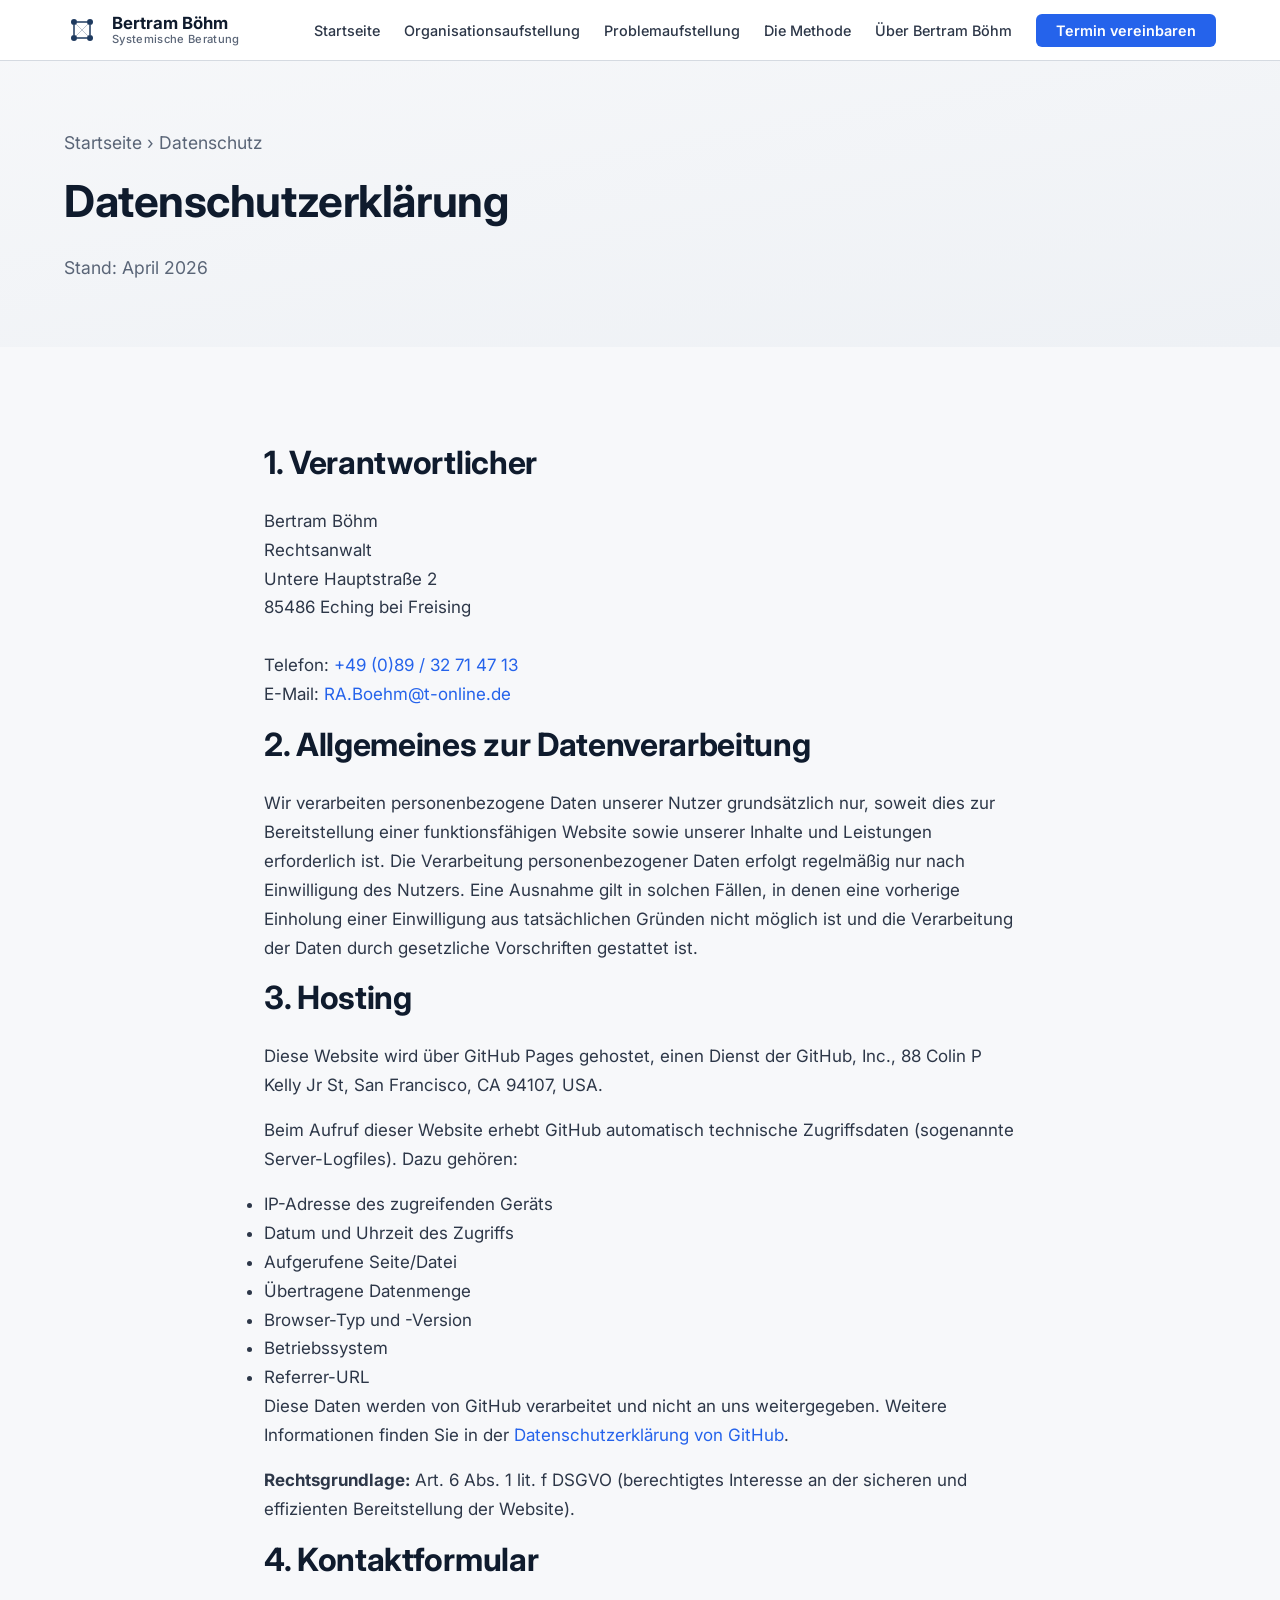
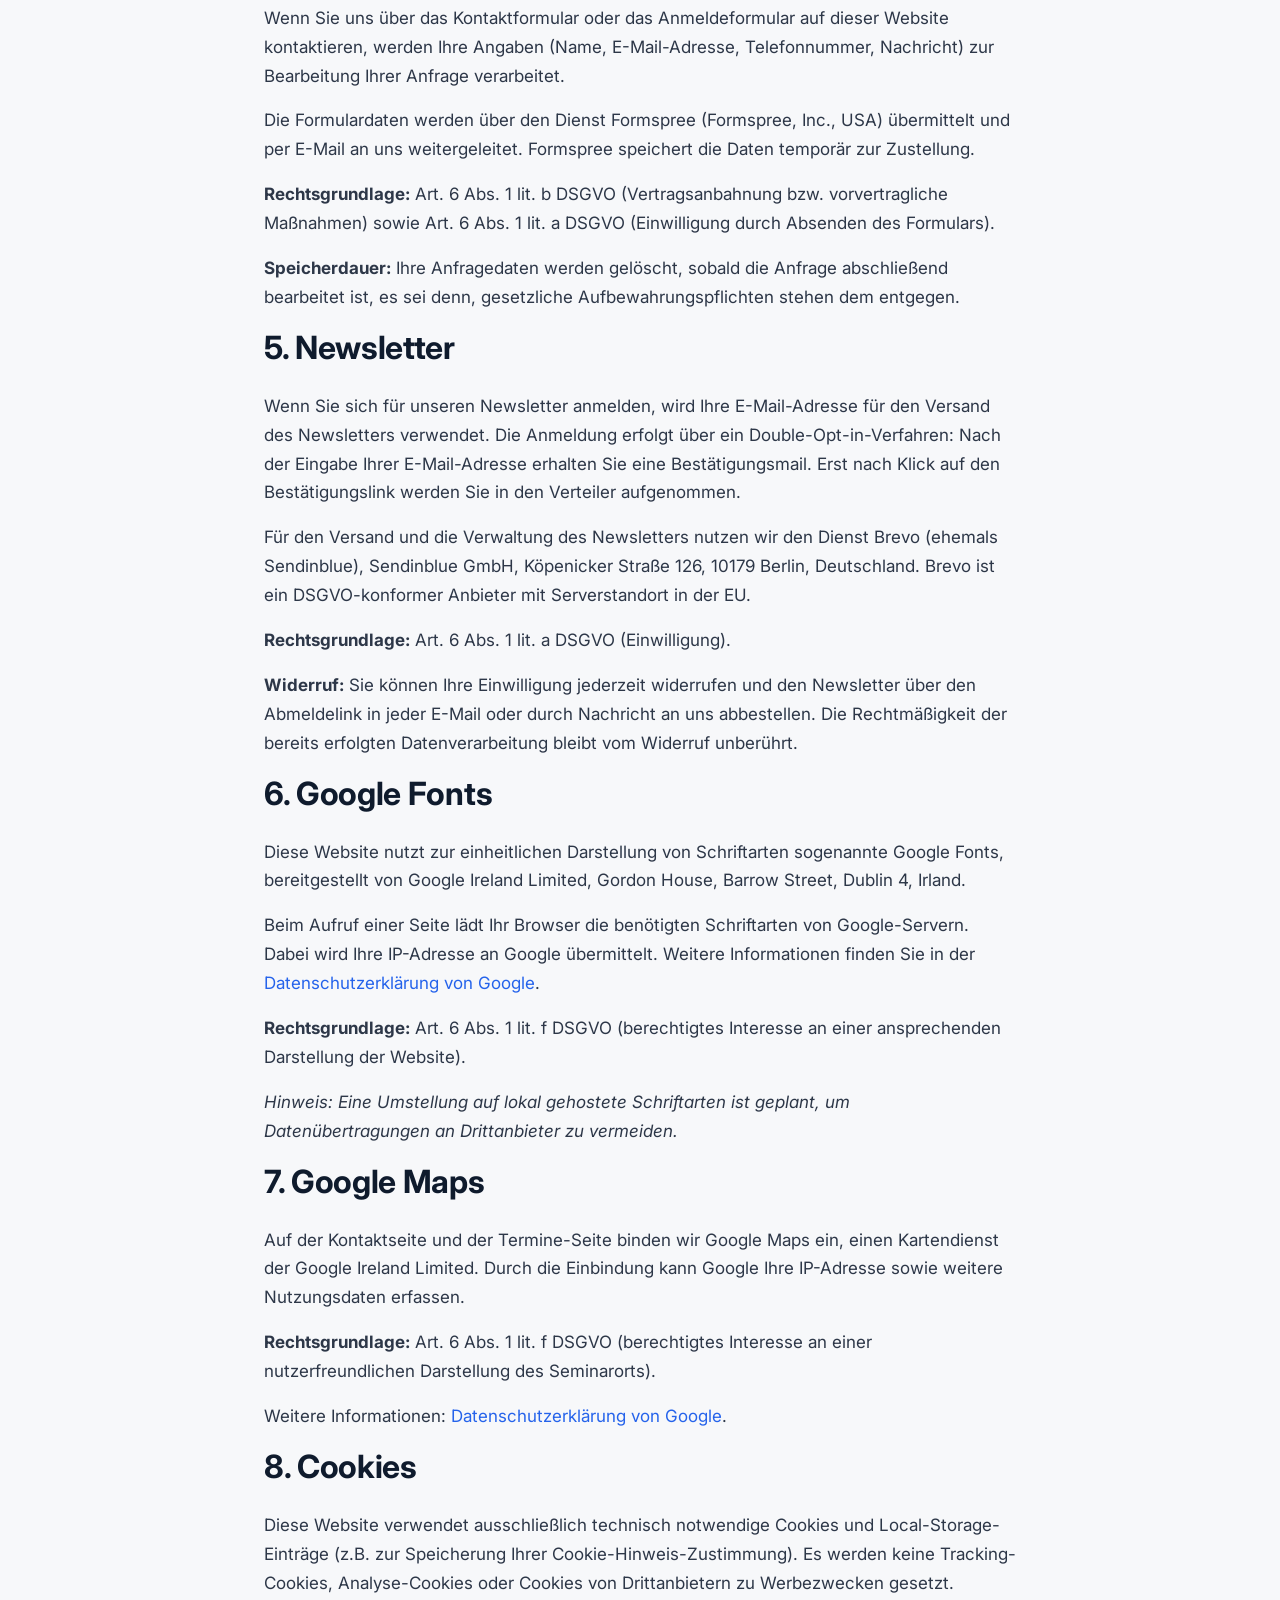
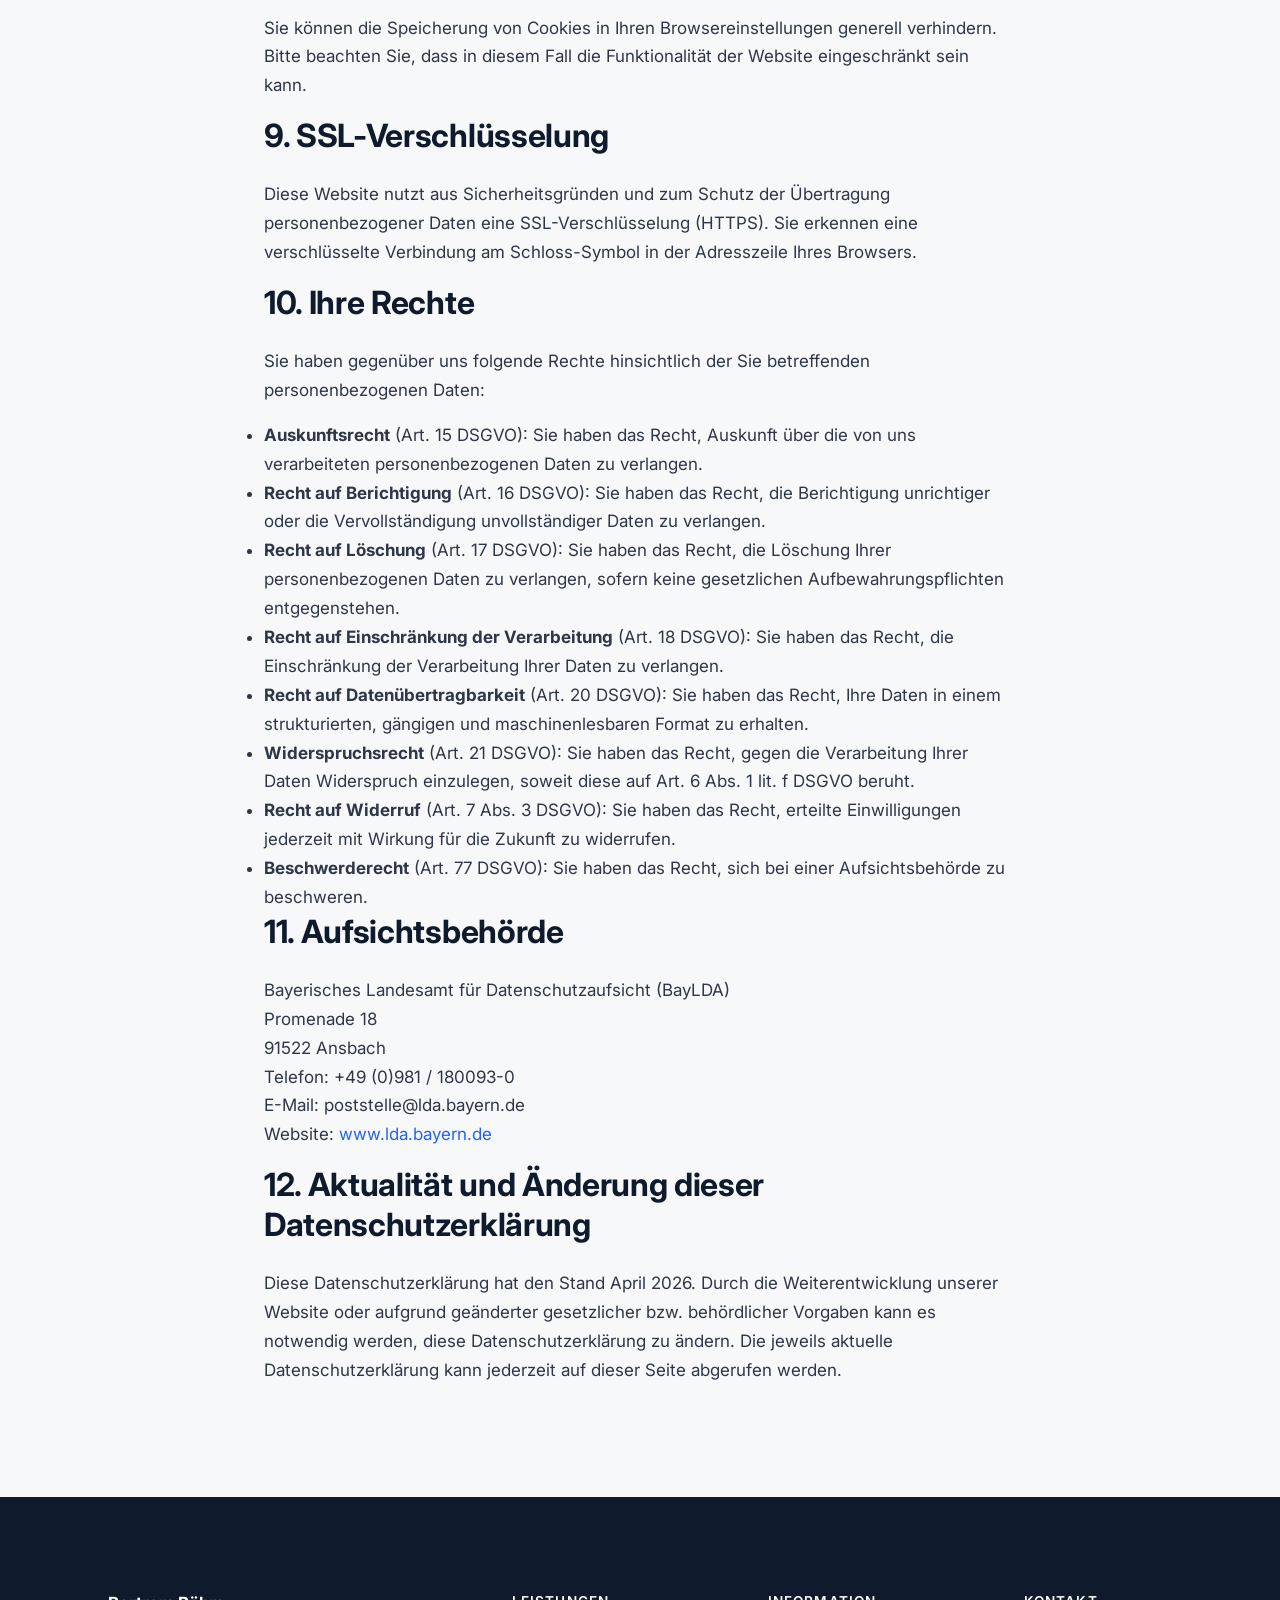
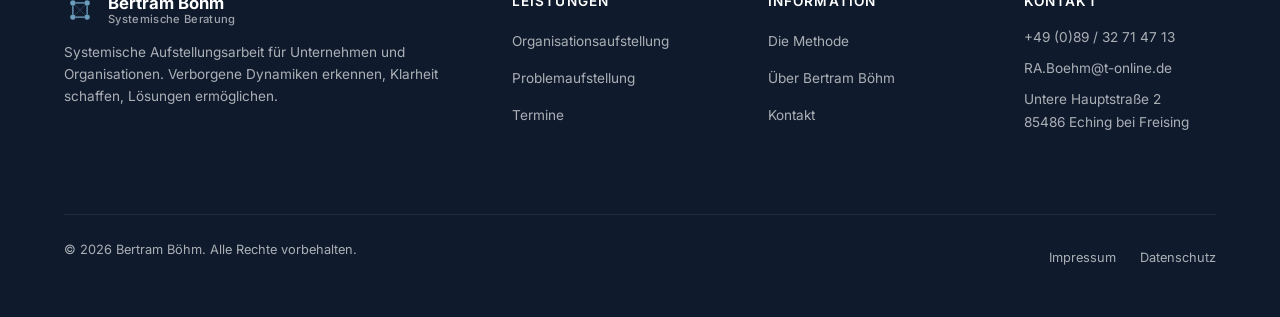
==== datenschutz.html @ b9bf532a "Initial commit: Bertram Böhm — Systemische Beratung (Business) Vollständige statische Business-Websi" ====
<!DOCTYPE html>
<html lang="de">
<head>
  <meta charset="UTF-8">
  <meta name="viewport" content="width=device-width, initial-scale=1.0">
  <title>Datenschutzerklärung — Bertram Böhm</title>
  <meta name="robots" content="noindex, follow">
  <link rel="preconnect" href="https://fonts.googleapis.com">
  <link rel="preconnect" href="https://fonts.gstatic.com" crossorigin>
  <link href="https://fonts.googleapis.com/css2?family=Inter:wght@400;500;600;700&display=swap" rel="stylesheet">
  <link rel="stylesheet" href="css/style.css">
</head>
<body>

  <!-- Navigation -->
  <nav class="nav">
    <div class="nav__inner">
      <a href="index.html" class="nav__logo">
        <svg class="nav__logo-icon" viewBox="0 0 36 36" fill="none" xmlns="http://www.w3.org/2000/svg">
          <circle cx="10" cy="10" r="3" fill="#1E3A5F"/>
          <circle cx="26" cy="10" r="3" fill="#1E3A5F"/>
          <circle cx="10" cy="26" r="3" fill="#1E3A5F"/>
          <circle cx="26" cy="26" r="3" fill="#1E3A5F"/>
          <line x1="13" y1="10" x2="23" y2="10" stroke="#1E3A5F" stroke-width="1.5"/>
          <line x1="10" y1="13" x2="10" y2="23" stroke="#1E3A5F" stroke-width="1.5"/>
          <line x1="26" y1="13" x2="26" y2="23" stroke="#1E3A5F" stroke-width="1.5"/>
          <line x1="13" y1="26" x2="23" y2="26" stroke="#1E3A5F" stroke-width="1.5"/>
          <line x1="12" y1="12" x2="24" y2="24" stroke="#1E3A5F" stroke-width="1" opacity="0.3"/>
          <line x1="24" y1="12" x2="12" y2="24" stroke="#1E3A5F" stroke-width="1" opacity="0.3"/>
        </svg>
        <div class="nav__logo-text">Bertram Böhm<span>Systemische Beratung</span></div>
      </a>
      <ul class="nav__links">
        <li><a href="index.html">Startseite</a></li>
        <li><a href="organisationsaufstellung.html">Organisationsaufstellung</a></li>
        <li><a href="problemaufstellung.html">Problemaufstellung</a></li>
        <li><a href="methode.html">Die Methode</a></li>
        <li><a href="ueber-mich.html">Über Bertram Böhm</a></li>
        <li><a href="termine.html" class="nav__cta">Termin vereinbaren</a></li>
      </ul>
      <button class="nav__toggle" aria-label="Menü öffnen">
        <span></span><span></span><span></span>
      </button>
    </div>
  </nav>

  <!-- Page Header -->
  <header class="page-header">
    <div class="container">
      <p class="page-header__breadcrumb"><a href="index.html">Startseite</a> &rsaquo; Datenschutz</p>
      <h1>Datenschutzerklärung</h1>
      <p>Stand: April 2026</p>
    </div>
  </header>

  <!-- Content -->
  <section class="section">
    <div class="container container--narrow">

      <h2>1. Verantwortlicher</h2>
      <p>
        Bertram Böhm<br>
        Rechtsanwalt<br>
        Untere Hauptstraße 2<br>
        85486 Eching bei Freising<br><br>
        Telefon: <a href="tel:+498932714713">+49 (0)89 / 32 71 47 13</a><br>
        E-Mail: <a href="mailto:RA.Boehm@t-online.de">RA.Boehm@t-online.de</a>
      </p>

      <h2>2. Allgemeines zur Datenverarbeitung</h2>
      <p>Wir verarbeiten personenbezogene Daten unserer Nutzer grundsätzlich nur, soweit dies zur Bereitstellung einer funktionsfähigen Website sowie unserer Inhalte und Leistungen erforderlich ist. Die Verarbeitung personenbezogener Daten erfolgt regelmäßig nur nach Einwilligung des Nutzers. Eine Ausnahme gilt in solchen Fällen, in denen eine vorherige Einholung einer Einwilligung aus tatsächlichen Gründen nicht möglich ist und die Verarbeitung der Daten durch gesetzliche Vorschriften gestattet ist.</p>

      <h2>3. Hosting</h2>
      <p>Diese Website wird über GitHub Pages gehostet, einen Dienst der GitHub, Inc., 88 Colin P Kelly Jr St, San Francisco, CA 94107, USA.</p>
      <p>Beim Aufruf dieser Website erhebt GitHub automatisch technische Zugriffsdaten (sogenannte Server-Logfiles). Dazu gehören:</p>
      <ul>
        <li>IP-Adresse des zugreifenden Geräts</li>
        <li>Datum und Uhrzeit des Zugriffs</li>
        <li>Aufgerufene Seite/Datei</li>
        <li>Übertragene Datenmenge</li>
        <li>Browser-Typ und -Version</li>
        <li>Betriebssystem</li>
        <li>Referrer-URL</li>
      </ul>
      <p>Diese Daten werden von GitHub verarbeitet und nicht an uns weitergegeben. Weitere Informationen finden Sie in der <a href="https://docs.github.com/en/site-policy/privacy-policies/github-general-privacy-statement" target="_blank" rel="noopener">Datenschutzerklärung von GitHub</a>.</p>
      <p><strong>Rechtsgrundlage:</strong> Art. 6 Abs. 1 lit. f DSGVO (berechtigtes Interesse an der sicheren und effizienten Bereitstellung der Website).</p>

      <h2>4. Kontaktformular</h2>
      <p>Wenn Sie uns über das Kontaktformular oder das Anmeldeformular auf dieser Website kontaktieren, werden Ihre Angaben (Name, E-Mail-Adresse, Telefonnummer, Nachricht) zur Bearbeitung Ihrer Anfrage verarbeitet.</p>
      <p>Die Formulardaten werden über den Dienst Formspree (Formspree, Inc., USA) übermittelt und per E-Mail an uns weitergeleitet. Formspree speichert die Daten temporär zur Zustellung.</p>
      <p><strong>Rechtsgrundlage:</strong> Art. 6 Abs. 1 lit. b DSGVO (Vertragsanbahnung bzw. vorvertragliche Maßnahmen) sowie Art. 6 Abs. 1 lit. a DSGVO (Einwilligung durch Absenden des Formulars).</p>
      <p><strong>Speicherdauer:</strong> Ihre Anfragedaten werden gelöscht, sobald die Anfrage abschließend bearbeitet ist, es sei denn, gesetzliche Aufbewahrungspflichten stehen dem entgegen.</p>

      <h2>5. Newsletter</h2>
      <p>Wenn Sie sich für unseren Newsletter anmelden, wird Ihre E-Mail-Adresse für den Versand des Newsletters verwendet. Die Anmeldung erfolgt über ein Double-Opt-in-Verfahren: Nach der Eingabe Ihrer E-Mail-Adresse erhalten Sie eine Bestätigungsmail. Erst nach Klick auf den Bestätigungslink werden Sie in den Verteiler aufgenommen.</p>
      <p>Für den Versand und die Verwaltung des Newsletters nutzen wir den Dienst Brevo (ehemals Sendinblue), Sendinblue GmbH, Köpenicker Straße 126, 10179 Berlin, Deutschland. Brevo ist ein DSGVO-konformer Anbieter mit Serverstandort in der EU.</p>
      <p><strong>Rechtsgrundlage:</strong> Art. 6 Abs. 1 lit. a DSGVO (Einwilligung).</p>
      <p><strong>Widerruf:</strong> Sie können Ihre Einwilligung jederzeit widerrufen und den Newsletter über den Abmeldelink in jeder E-Mail oder durch Nachricht an uns abbestellen. Die Rechtmäßigkeit der bereits erfolgten Datenverarbeitung bleibt vom Widerruf unberührt.</p>

      <h2>6. Google Fonts</h2>
      <p>Diese Website nutzt zur einheitlichen Darstellung von Schriftarten sogenannte Google Fonts, bereitgestellt von Google Ireland Limited, Gordon House, Barrow Street, Dublin 4, Irland.</p>
      <p>Beim Aufruf einer Seite lädt Ihr Browser die benötigten Schriftarten von Google-Servern. Dabei wird Ihre IP-Adresse an Google übermittelt. Weitere Informationen finden Sie in der <a href="https://policies.google.com/privacy" target="_blank" rel="noopener">Datenschutzerklärung von Google</a>.</p>
      <p><strong>Rechtsgrundlage:</strong> Art. 6 Abs. 1 lit. f DSGVO (berechtigtes Interesse an einer ansprechenden Darstellung der Website).</p>
      <p><em>Hinweis: Eine Umstellung auf lokal gehostete Schriftarten ist geplant, um Datenübertragungen an Drittanbieter zu vermeiden.</em></p>

      <h2>7. Google Maps</h2>
      <p>Auf der Kontaktseite und der Termine-Seite binden wir Google Maps ein, einen Kartendienst der Google Ireland Limited. Durch die Einbindung kann Google Ihre IP-Adresse sowie weitere Nutzungsdaten erfassen.</p>
      <p><strong>Rechtsgrundlage:</strong> Art. 6 Abs. 1 lit. f DSGVO (berechtigtes Interesse an einer nutzerfreundlichen Darstellung des Seminarorts).</p>
      <p>Weitere Informationen: <a href="https://policies.google.com/privacy" target="_blank" rel="noopener">Datenschutzerklärung von Google</a>.</p>

      <h2>8. Cookies</h2>
      <p>Diese Website verwendet ausschließlich technisch notwendige Cookies und Local-Storage-Einträge (z.B. zur Speicherung Ihrer Cookie-Hinweis-Zustimmung). Es werden keine Tracking-Cookies, Analyse-Cookies oder Cookies von Drittanbietern zu Werbezwecken gesetzt.</p>
      <p>Sie können die Speicherung von Cookies in Ihren Browsereinstellungen generell verhindern. Bitte beachten Sie, dass in diesem Fall die Funktionalität der Website eingeschränkt sein kann.</p>

      <h2>9. SSL-Verschlüsselung</h2>
      <p>Diese Website nutzt aus Sicherheitsgründen und zum Schutz der Übertragung personenbezogener Daten eine SSL-Verschlüsselung (HTTPS). Sie erkennen eine verschlüsselte Verbindung am Schloss-Symbol in der Adresszeile Ihres Browsers.</p>

      <h2>10. Ihre Rechte</h2>
      <p>Sie haben gegenüber uns folgende Rechte hinsichtlich der Sie betreffenden personenbezogenen Daten:</p>
      <ul>
        <li><strong>Auskunftsrecht</strong> (Art. 15 DSGVO): Sie haben das Recht, Auskunft über die von uns verarbeiteten personenbezogenen Daten zu verlangen.</li>
        <li><strong>Recht auf Berichtigung</strong> (Art. 16 DSGVO): Sie haben das Recht, die Berichtigung unrichtiger oder die Vervollständigung unvollständiger Daten zu verlangen.</li>
        <li><strong>Recht auf Löschung</strong> (Art. 17 DSGVO): Sie haben das Recht, die Löschung Ihrer personenbezogenen Daten zu verlangen, sofern keine gesetzlichen Aufbewahrungspflichten entgegenstehen.</li>
        <li><strong>Recht auf Einschränkung der Verarbeitung</strong> (Art. 18 DSGVO): Sie haben das Recht, die Einschränkung der Verarbeitung Ihrer Daten zu verlangen.</li>
        <li><strong>Recht auf Datenübertragbarkeit</strong> (Art. 20 DSGVO): Sie haben das Recht, Ihre Daten in einem strukturierten, gängigen und maschinenlesbaren Format zu erhalten.</li>
        <li><strong>Widerspruchsrecht</strong> (Art. 21 DSGVO): Sie haben das Recht, gegen die Verarbeitung Ihrer Daten Widerspruch einzulegen, soweit diese auf Art. 6 Abs. 1 lit. f DSGVO beruht.</li>
        <li><strong>Recht auf Widerruf</strong> (Art. 7 Abs. 3 DSGVO): Sie haben das Recht, erteilte Einwilligungen jederzeit mit Wirkung für die Zukunft zu widerrufen.</li>
        <li><strong>Beschwerderecht</strong> (Art. 77 DSGVO): Sie haben das Recht, sich bei einer Aufsichtsbehörde zu beschweren.</li>
      </ul>

      <h2>11. Aufsichtsbehörde</h2>
      <p>
        Bayerisches Landesamt für Datenschutzaufsicht (BayLDA)<br>
        Promenade 18<br>
        91522 Ansbach<br>
        Telefon: +49 (0)981 / 180093-0<br>
        E-Mail: poststelle@lda.bayern.de<br>
        Website: <a href="https://www.lda.bayern.de" target="_blank" rel="noopener">www.lda.bayern.de</a>
      </p>

      <h2>12. Aktualität und Änderung dieser Datenschutzerklärung</h2>
      <p>Diese Datenschutzerklärung hat den Stand April 2026. Durch die Weiterentwicklung unserer Website oder aufgrund geänderter gesetzlicher bzw. behördlicher Vorgaben kann es notwendig werden, diese Datenschutzerklärung zu ändern. Die jeweils aktuelle Datenschutzerklärung kann jederzeit auf dieser Seite abgerufen werden.</p>

    </div>
  </section>

  <!-- Footer -->
  <footer class="footer">
    <div class="container">
      <div class="footer__grid">
        <div class="footer__brand">
          <a href="index.html" class="nav__logo" style="margin-bottom: 0.5rem;">
            <svg width="32" height="32" viewBox="0 0 36 36" fill="none">
              <circle cx="10" cy="10" r="3" fill="#6B9DBD"/>
              <circle cx="26" cy="10" r="3" fill="#6B9DBD"/>
              <circle cx="10" cy="26" r="3" fill="#6B9DBD"/>
              <circle cx="26" cy="26" r="3" fill="#6B9DBD"/>
              <line x1="13" y1="10" x2="23" y2="10" stroke="#6B9DBD" stroke-width="1.5"/>
              <line x1="10" y1="13" x2="10" y2="23" stroke="#6B9DBD" stroke-width="1.5"/>
              <line x1="26" y1="13" x2="26" y2="23" stroke="#6B9DBD" stroke-width="1.5"/>
              <line x1="13" y1="26" x2="23" y2="26" stroke="#6B9DBD" stroke-width="1.5"/>
              <line x1="12" y1="12" x2="24" y2="24" stroke="#6B9DBD" stroke-width="1" opacity="0.3"/>
              <line x1="24" y1="12" x2="12" y2="24" stroke="#6B9DBD" stroke-width="1" opacity="0.3"/>
            </svg>
            <div class="nav__logo-text" style="color: #fff;">Bertram Böhm<span style="color: rgba(255,255,255,0.6);">Systemische Beratung</span></div>
          </a>
          <p>Systemische Aufstellungsarbeit für Unternehmen und Organisationen. Verborgene Dynamiken erkennen, Klarheit schaffen, Lösungen ermöglichen.</p>
        </div>
        <div>
          <h4 class="footer__heading">Leistungen</h4>
          <ul class="footer__links">
            <li><a href="organisationsaufstellung.html">Organisationsaufstellung</a></li>
            <li><a href="problemaufstellung.html">Problemaufstellung</a></li>
            <li><a href="termine.html">Termine</a></li>
          </ul>
        </div>
        <div>
          <h4 class="footer__heading">Information</h4>
          <ul class="footer__links">
            <li><a href="methode.html">Die Methode</a></li>
            <li><a href="ueber-mich.html">Über Bertram Böhm</a></li>
            <li><a href="termine.html#kontakt">Kontakt</a></li>
          </ul>
        </div>
        <div>
          <h4 class="footer__heading">Kontakt</h4>
          <div class="footer__contact-info">
            <a href="tel:+498932714713">+49 (0)89 / 32 71 47 13</a>
            <a href="mailto:RA.Boehm@t-online.de">RA.Boehm@t-online.de</a>
            <p>Untere Hauptstraße 2<br>85486 Eching bei Freising</p>
          </div>
        </div>
      </div>
      <div class="footer__bottom">
        <p>&copy; 2026 Bertram Böhm. Alle Rechte vorbehalten.</p>
        <div class="footer__legal">
          <a href="impressum.html">Impressum</a>
          <a href="datenschutz.html">Datenschutz</a>
        </div>
      </div>
    </div>
  </footer>

  <script src="js/main.js"></script>
</body>
</html>
---- css/style.css ----
/* ========================================
   Bertram Böhm — Systemische Aufstellungen für Unternehmen
   Business Design System
   ======================================== */

/* --- CSS Custom Properties (Business Palette) --- */
:root {
  /* Colors — Corporate: Navy, Steel, Silver */
  --color-primary: #1E3A5F;
  --color-primary-light: #2C5282;
  --color-primary-dark: #152C4A;
  --color-secondary: #4A7C9B;
  --color-secondary-light: #6B9DBD;
  --color-accent-warm: #C9D1DA;
  --color-accent-warm-light: #DDE3EA;
  --color-accent-dark: #0F1B2D;
  --color-background: #F7F8FA;
  --color-background-alt: #EEF1F5;
  --color-text: #2D3748;
  --color-text-light: #5A6577;
  --color-cta: #2563EB;
  --color-cta-hover: #1D4ED8;
  --color-white: #FFFFFF;
  --color-border: #D5DAE1;

  /* Typography — Sans-serif heading for corporate feel */
  --font-heading: 'Inter', system-ui, -apple-system, sans-serif;
  --font-body: 'Inter', system-ui, -apple-system, sans-serif;

  /* Spacing */
  --space-xs: 0.5rem;
  --space-sm: 1rem;
  --space-md: 1.5rem;
  --space-lg: 2.5rem;
  --space-xl: 4rem;
  --space-2xl: 6rem;

  /* Sizing */
  --max-width: 1200px;
  --max-width-narrow: 800px;

  /* Transitions */
  --transition: 0.3s ease;

  /* Shadows */
  --shadow-sm: 0 1px 3px rgba(15, 27, 45, 0.06), 0 1px 2px rgba(15, 27, 45, 0.04);
  --shadow-md: 0 4px 12px rgba(15, 27, 45, 0.08);
  --shadow-lg: 0 10px 30px rgba(15, 27, 45, 0.1);
}

/* --- Reset & Base --- */
*,
*::before,
*::after {
  box-sizing: border-box;
  margin: 0;
  padding: 0;
}

html {
  font-size: 100%;
  scroll-behavior: smooth;
  -webkit-font-smoothing: antialiased;
  -moz-osx-font-smoothing: grayscale;
}

body {
  font-family: var(--font-body);
  font-size: 1.0625rem;
  line-height: 1.7;
  color: var(--color-text);
  background-color: var(--color-background);
}

img {
  max-width: 100%;
  height: auto;
  display: block;
}

a {
  color: var(--color-cta);
  text-decoration: none;
  transition: color var(--transition);
}

a:hover {
  color: var(--color-cta-hover);
}

/* --- Typography --- */
h1, h2, h3, h4 {
  font-family: var(--font-heading);
  color: var(--color-accent-dark);
  line-height: 1.25;
  font-weight: 700;
  letter-spacing: -0.01em;
}

h1 {
  font-size: 2.75rem;
  margin-bottom: var(--space-md);
}

h2 {
  font-size: 2rem;
  margin-bottom: var(--space-md);
}

h3 {
  font-size: 1.5rem;
  margin-bottom: var(--space-sm);
}

h4 {
  font-size: 1.25rem;
  margin-bottom: var(--space-xs);
}

p {
  margin-bottom: var(--space-sm);
}

blockquote {
  font-family: var(--font-body);
  font-weight: 500;
  font-size: 1.2rem;
  color: var(--color-primary);
  border-left: 3px solid var(--color-cta);
  padding: var(--space-sm) var(--space-md);
  margin: var(--space-lg) 0;
  background: rgba(37, 99, 235, 0.04);
  border-radius: 0 6px 6px 0;
}

/* --- Layout --- */
.container {
  max-width: var(--max-width);
  margin: 0 auto;
  padding: 0 var(--space-md);
}

.container--narrow {
  max-width: var(--max-width-narrow);
}

.section {
  padding: var(--space-2xl) 0;
}

.section--alt {
  background-color: var(--color-background-alt);
}

.section--primary {
  background-color: var(--color-primary);
  color: var(--color-white);
}

.section--primary h2,
.section--primary h3,
.section--primary h4 {
  color: var(--color-white);
}

/* Geometric divider instead of wave */
.wave-divider {
  width: 100%;
  overflow: hidden;
  line-height: 0;
}

.wave-divider svg {
  display: block;
  width: 100%;
  height: 60px;
}

.wave-divider--flip {
  transform: rotate(180deg);
}

/* --- Navigation --- */
.nav {
  position: fixed;
  top: 0;
  left: 0;
  right: 0;
  z-index: 1000;
  background: rgba(255, 255, 255, 0.97);
  backdrop-filter: blur(12px);
  border-bottom: 1px solid var(--color-border);
  transition: box-shadow var(--transition);
}

.nav--scrolled {
  box-shadow: var(--shadow-sm);
}

.nav__inner {
  display: flex;
  align-items: center;
  justify-content: space-between;
  max-width: var(--max-width);
  margin: 0 auto;
  padding: 0.75rem var(--space-md);
}

.nav__logo {
  display: flex;
  align-items: center;
  gap: 0.75rem;
  text-decoration: none;
  color: var(--color-accent-dark);
}

.nav__logo-icon {
  width: 36px;
  height: 36px;
}

.nav__logo-text {
  font-family: var(--font-heading);
  font-size: 1.05rem;
  font-weight: 700;
  line-height: 1.2;
}

.nav__logo-text span {
  display: block;
  font-size: 0.7rem;
  font-weight: 500;
  color: var(--color-text-light);
  letter-spacing: 0.03em;
}

.nav__links {
  display: flex;
  align-items: center;
  gap: var(--space-md);
  list-style: none;
}

.nav__links a {
  color: var(--color-text);
  font-size: 0.9rem;
  font-weight: 500;
  padding: 0.5rem 0;
  position: relative;
  transition: color var(--transition);
}

.nav__links a::after {
  content: '';
  position: absolute;
  bottom: 0;
  left: 0;
  width: 0;
  height: 2px;
  background: var(--color-cta);
  transition: width var(--transition);
}

.nav__links a:hover,
.nav__links a.active {
  color: var(--color-cta);
}

.nav__links a:hover::after,
.nav__links a.active::after {
  width: 100%;
}

.nav__cta {
  background: var(--color-cta);
  color: var(--color-white) !important;
  padding: 0.5rem 1.25rem !important;
  border-radius: 6px;
  font-weight: 600 !important;
  transition: background var(--transition) !important;
}

.nav__cta::after {
  display: none !important;
}

.nav__cta:hover {
  background: var(--color-cta-hover) !important;
  color: var(--color-white) !important;
}

/* Mobile menu */
.nav__toggle {
  display: none;
  background: none;
  border: none;
  cursor: pointer;
  padding: 0.5rem;
}

.nav__toggle span {
  display: block;
  width: 24px;
  height: 2px;
  background: var(--color-accent-dark);
  margin: 6px 0;
  transition: var(--transition);
}

/* --- Hero --- */
.hero {
  padding: 10rem 0 6rem;
  background: linear-gradient(170deg, var(--color-background) 0%, var(--color-background-alt) 50%, rgba(30, 58, 95, 0.04) 100%);
  position: relative;
  overflow: hidden;
}

.hero::before {
  content: '';
  position: absolute;
  top: 10%;
  right: -5%;
  width: 600px;
  height: 600px;
  border-radius: 50%;
  background: radial-gradient(circle, rgba(37, 99, 235, 0.03) 0%, transparent 70%);
  pointer-events: none;
}

.hero__content {
  max-width: 680px;
}

.hero__tagline {
  font-family: var(--font-body);
  font-size: 0.85rem;
  font-weight: 600;
  letter-spacing: 0.12em;
  text-transform: uppercase;
  color: var(--color-cta);
  margin-bottom: var(--space-sm);
}

.hero__title {
  font-size: 3rem;
  line-height: 1.15;
  margin-bottom: var(--space-md);
  color: var(--color-accent-dark);
  letter-spacing: -0.02em;
}

.hero__subtitle {
  font-size: 1.2rem;
  color: var(--color-text-light);
  line-height: 1.65;
  margin-bottom: var(--space-lg);
}

.hero__actions {
  display: flex;
  gap: var(--space-sm);
  flex-wrap: wrap;
}

/* --- Buttons --- */
.btn {
  display: inline-flex;
  align-items: center;
  gap: 0.5rem;
  padding: 0.875rem 2rem;
  border-radius: 6px;
  font-family: var(--font-body);
  font-size: 0.95rem;
  font-weight: 600;
  text-decoration: none;
  cursor: pointer;
  border: none;
  transition: all var(--transition);
}

.btn--primary {
  background: var(--color-cta);
  color: var(--color-white);
}

.btn--primary:hover {
  background: var(--color-cta-hover);
  color: var(--color-white);
  transform: translateY(-2px);
  box-shadow: 0 4px 12px rgba(37, 99, 235, 0.3);
}

.btn--secondary {
  background: transparent;
  color: var(--color-primary);
  border: 2px solid var(--color-primary);
}

.btn--secondary:hover {
  background: var(--color-primary);
  color: var(--color-white);
  transform: translateY(-2px);
}

.btn--white {
  background: var(--color-white);
  color: var(--color-cta);
}

.btn--white:hover {
  background: var(--color-background);
  color: var(--color-cta-hover);
  transform: translateY(-2px);
}

/* --- Cards --- */
.card-grid {
  display: grid;
  grid-template-columns: repeat(auto-fit, minmax(320px, 1fr));
  gap: var(--space-lg);
}

.card {
  background: var(--color-white);
  border-radius: 8px;
  padding: var(--space-lg);
  box-shadow: var(--shadow-sm);
  transition: all var(--transition);
  border: 1px solid var(--color-border);
}

.card:hover {
  transform: translateY(-4px);
  box-shadow: var(--shadow-md);
  border-color: rgba(37, 99, 235, 0.2);
}

.card__icon {
  width: 48px;
  height: 48px;
  background: rgba(37, 99, 235, 0.08);
  border-radius: 8px;
  display: flex;
  align-items: center;
  justify-content: center;
  margin-bottom: var(--space-md);
  color: var(--color-cta);
  font-size: 1.25rem;
}

.card__title {
  font-family: var(--font-heading);
  font-size: 1.25rem;
  margin-bottom: var(--space-sm);
  color: var(--color-accent-dark);
}

.card__text {
  color: var(--color-text-light);
  margin-bottom: var(--space-md);
  font-size: 0.95rem;
}

.card__link {
  font-weight: 600;
  display: inline-flex;
  align-items: center;
  gap: 0.5rem;
  font-size: 0.9rem;
}

.card__link::after {
  content: '\2192';
  transition: transform var(--transition);
}

.card__link:hover::after {
  transform: translateX(4px);
}

/* --- USP Grid --- */
.usp-grid {
  grid-template-columns: repeat(auto-fit, minmax(280px, 1fr));
}

.usp-grid .card {
  padding: var(--space-md) var(--space-lg);
}

.usp-grid .card__title {
  font-size: 1.1rem;
}

.usp-grid .card__text {
  font-size: 0.9rem;
}

/* --- Intro / About Block --- */
.intro-block {
  display: grid;
  grid-template-columns: 1fr 1fr;
  gap: var(--space-2xl);
  align-items: center;
}

.intro-block__image {
  border-radius: 8px;
  overflow: hidden;
  background: var(--color-background-alt);
  aspect-ratio: 4/5;
  display: flex;
  align-items: center;
  justify-content: center;
  color: var(--color-text-light);
  font-style: italic;
  border: 1px solid var(--color-border);
}

.intro-block__content h2 {
  margin-bottom: var(--space-sm);
}

.intro-block__meta {
  display: flex;
  gap: var(--space-lg);
  margin-top: var(--space-lg);
}

.intro-block__stat {
  text-align: center;
}

.intro-block__stat-number {
  display: block;
  font-family: var(--font-heading);
  font-size: 2.5rem;
  font-weight: 700;
  color: var(--color-cta);
  line-height: 1;
}

.intro-block__stat-label {
  font-size: 0.8rem;
  color: var(--color-text-light);
  margin-top: 0.25rem;
}

/* --- Termine (Dates) --- */
.termin-list {
  display: flex;
  flex-direction: column;
  gap: var(--space-sm);
}

.termin-item {
  display: flex;
  align-items: center;
  gap: var(--space-md);
  background: var(--color-white);
  border-radius: 8px;
  padding: var(--space-md) var(--space-lg);
  border: 1px solid var(--color-border);
  transition: all var(--transition);
}

.termin-item:hover {
  box-shadow: var(--shadow-sm);
  border-color: rgba(37, 99, 235, 0.2);
}

.termin-item__date {
  flex-shrink: 0;
  text-align: center;
  background: var(--color-primary);
  color: var(--color-white);
  border-radius: 6px;
  padding: 0.75rem 1rem;
  min-width: 80px;
}

.termin-item__day {
  display: block;
  font-size: 1.75rem;
  font-weight: 700;
  font-family: var(--font-heading);
  line-height: 1;
}

.termin-item__month {
  display: block;
  font-size: 0.75rem;
  text-transform: uppercase;
  letter-spacing: 0.08em;
  margin-top: 0.25rem;
  font-weight: 500;
}

.termin-item__info {
  flex: 1;
}

.termin-item__title {
  font-weight: 600;
  color: var(--color-accent-dark);
}

.termin-item__detail {
  font-size: 0.85rem;
  color: var(--color-text-light);
}

.termin-item__cta {
  flex-shrink: 0;
}

/* --- Testimonials --- */
.testimonial-grid {
  display: grid;
  grid-template-columns: repeat(auto-fit, minmax(300px, 1fr));
  gap: var(--space-lg);
}

.testimonial {
  background: var(--color-white);
  border-radius: 8px;
  padding: var(--space-lg);
  border: 1px solid var(--color-border);
  position: relative;
}

.testimonial::before {
  content: '\201E';
  font-family: var(--font-heading);
  font-size: 3.5rem;
  color: var(--color-cta);
  line-height: 1;
  position: absolute;
  top: var(--space-sm);
  left: var(--space-md);
  opacity: 0.2;
}

.testimonial__text {
  font-style: normal;
  color: var(--color-text);
  margin-bottom: var(--space-md);
  position: relative;
  z-index: 1;
  font-size: 0.95rem;
}

.testimonial__author {
  font-weight: 600;
  font-size: 0.85rem;
  color: var(--color-primary);
}

/* --- Pricing --- */
.pricing-grid {
  display: grid;
  grid-template-columns: repeat(auto-fit, minmax(280px, 1fr));
  gap: var(--space-lg);
}

.pricing-card {
  background: var(--color-white);
  border-radius: 8px;
  padding: var(--space-lg);
  border: 1px solid var(--color-border);
  text-align: center;
  transition: all var(--transition);
}

.pricing-card--featured {
  border-color: var(--color-cta);
  box-shadow: var(--shadow-md);
  position: relative;
}

.pricing-card--featured::before {
  content: 'Empfohlen';
  position: absolute;
  top: -14px;
  left: 50%;
  transform: translateX(-50%);
  background: var(--color-cta);
  color: var(--color-white);
  padding: 0.25rem 1rem;
  border-radius: 4px;
  font-size: 0.75rem;
  font-weight: 600;
  letter-spacing: 0.05em;
  text-transform: uppercase;
}

.pricing-card__title {
  font-family: var(--font-heading);
  font-size: 1.2rem;
  color: var(--color-accent-dark);
  margin-bottom: var(--space-sm);
}

.pricing-card__price {
  font-size: 2.5rem;
  font-weight: 700;
  font-family: var(--font-heading);
  color: var(--color-primary);
  margin-bottom: var(--space-xs);
}

.pricing-card__price span {
  font-size: 1rem;
  font-weight: 400;
  color: var(--color-text-light);
}

.pricing-card__desc {
  color: var(--color-text-light);
  margin-bottom: var(--space-md);
  font-size: 0.9rem;
}

.pricing-card__features {
  list-style: none;
  text-align: left;
  margin-bottom: var(--space-lg);
}

.pricing-card__features li {
  padding: 0.5rem 0;
  border-bottom: 1px solid var(--color-border);
  font-size: 0.9rem;
  display: flex;
  align-items: flex-start;
  gap: 0.5rem;
}

.pricing-card__features li::before {
  content: '\2713';
  color: var(--color-cta);
  font-weight: 700;
  flex-shrink: 0;
}

/* --- FAQ Accordion --- */
.faq-list {
  max-width: var(--max-width-narrow);
  margin: 0 auto;
}

.faq-item {
  border-bottom: 1px solid var(--color-border);
}

.faq-item__question {
  width: 100%;
  background: none;
  border: none;
  text-align: left;
  padding: var(--space-md) 0;
  font-family: var(--font-heading);
  font-size: 1.1rem;
  font-weight: 600;
  color: var(--color-accent-dark);
  cursor: pointer;
  display: flex;
  justify-content: space-between;
  align-items: center;
  gap: var(--space-sm);
  transition: color var(--transition);
}

.faq-item__question:hover {
  color: var(--color-cta);
}

.faq-item__question::after {
  content: '+';
  font-size: 1.5rem;
  color: var(--color-cta);
  flex-shrink: 0;
  transition: transform var(--transition);
}

.faq-item.active .faq-item__question::after {
  transform: rotate(45deg);
}

.faq-item__answer {
  max-height: 0;
  overflow: hidden;
  transition: max-height 0.4s ease, padding 0.4s ease;
}

.faq-item.active .faq-item__answer {
  max-height: 500px;
  padding-bottom: var(--space-md);
}

.faq-item__answer p {
  color: var(--color-text-light);
}

/* --- CTA Banner --- */
.cta-banner {
  background: linear-gradient(135deg, var(--color-primary) 0%, var(--color-primary-dark) 100%);
  color: var(--color-white);
  text-align: center;
  padding: var(--space-2xl) var(--space-md);
  border-radius: 8px;
  margin: var(--space-lg) 0;
}

.cta-banner h2 {
  color: var(--color-white);
  margin-bottom: var(--space-sm);
}

.cta-banner p {
  opacity: 0.85;
  max-width: 600px;
  margin: 0 auto var(--space-lg);
}

/* --- Footer --- */
.footer {
  background: var(--color-accent-dark);
  color: rgba(255, 255, 255, 0.65);
  padding: var(--space-2xl) 0 var(--space-lg);
}

.footer a {
  color: rgba(255, 255, 255, 0.65);
  transition: color var(--transition);
}

.footer a:hover {
  color: var(--color-white);
}

.footer__grid {
  display: grid;
  grid-template-columns: 2fr 1fr 1fr 1fr;
  gap: var(--space-xl);
  margin-bottom: var(--space-xl);
}

.footer__brand p {
  margin-top: var(--space-sm);
  font-size: 0.85rem;
  line-height: 1.6;
}

.footer__heading {
  color: var(--color-white);
  font-family: var(--font-heading);
  font-size: 0.85rem;
  font-weight: 600;
  margin-bottom: var(--space-sm);
  text-transform: uppercase;
  letter-spacing: 0.08em;
}

.footer__links {
  list-style: none;
}

.footer__links li {
  margin-bottom: 0.5rem;
}

.footer__links a {
  font-size: 0.85rem;
}

.footer__contact-info {
  font-size: 0.85rem;
}

.footer__contact-info a {
  display: block;
  margin-bottom: 0.5rem;
}

.footer__bottom {
  border-top: 1px solid rgba(255, 255, 255, 0.08);
  padding-top: var(--space-md);
  display: flex;
  justify-content: space-between;
  align-items: center;
  font-size: 0.8rem;
}

.footer__legal {
  display: flex;
  gap: var(--space-md);
}

/* --- Forms --- */
.form-group {
  margin-bottom: var(--space-md);
}

.form-group label {
  display: block;
  font-weight: 600;
  font-size: 0.85rem;
  margin-bottom: 0.5rem;
  color: var(--color-accent-dark);
}

.form-group input,
.form-group textarea,
.form-group select {
  width: 100%;
  padding: 0.75rem 1rem;
  border: 1px solid var(--color-border);
  border-radius: 6px;
  font-family: var(--font-body);
  font-size: 0.95rem;
  color: var(--color-text);
  background: var(--color-white);
  transition: border-color var(--transition), box-shadow var(--transition);
}

.form-group input:focus,
.form-group textarea:focus,
.form-group select:focus {
  outline: none;
  border-color: var(--color-cta);
  box-shadow: 0 0 0 3px rgba(37, 99, 235, 0.12);
}

.form-group textarea {
  min-height: 150px;
  resize: vertical;
}

/* --- Utility Classes --- */
.text-center { text-align: center; }
.text-primary { color: var(--color-primary); }
.text-light { color: var(--color-text-light); }

.mt-sm { margin-top: var(--space-sm); }
.mt-md { margin-top: var(--space-md); }
.mt-lg { margin-top: var(--space-lg); }
.mt-xl { margin-top: var(--space-xl); }
.mb-sm { margin-bottom: var(--space-sm); }
.mb-md { margin-bottom: var(--space-md); }
.mb-lg { margin-bottom: var(--space-lg); }
.mb-xl { margin-bottom: var(--space-xl); }

.sr-only {
  position: absolute;
  width: 1px;
  height: 1px;
  padding: 0;
  margin: -1px;
  overflow: hidden;
  clip: rect(0, 0, 0, 0);
  border: 0;
}

/* --- Page Header (for subpages) --- */
.page-header {
  padding: 8rem 0 3rem;
  background: linear-gradient(170deg, var(--color-background) 0%, var(--color-background-alt) 100%);
}

.page-header__breadcrumb {
  font-size: 0.8rem;
  color: var(--color-text-light);
  margin-bottom: var(--space-sm);
}

.page-header__breadcrumb a {
  color: var(--color-text-light);
}

.page-header__breadcrumb a:hover {
  color: var(--color-cta);
}

.page-header h1 {
  max-width: 700px;
}

.page-header p {
  max-width: 600px;
  color: var(--color-text-light);
  font-size: 1.1rem;
}

/* --- Content Grid (text + sidebar) --- */
.content-grid {
  display: grid;
  grid-template-columns: 1fr 340px;
  gap: var(--space-2xl);
}

.content-main h2 {
  margin-top: var(--space-xl);
}

.content-main h2:first-child {
  margin-top: 0;
}

.sidebar {
  position: sticky;
  top: 100px;
  align-self: start;
}

.sidebar-box {
  background: var(--color-white);
  border-radius: 8px;
  padding: var(--space-lg);
  border: 1px solid var(--color-border);
  margin-bottom: var(--space-md);
}

.sidebar-box__title {
  font-family: var(--font-heading);
  font-size: 1rem;
  font-weight: 600;
  color: var(--color-accent-dark);
  margin-bottom: var(--space-sm);
}

/* --- Two Column Layout --- */
.two-col {
  display: grid;
  grid-template-columns: 1fr 1fr;
  gap: var(--space-xl);
  align-items: center;
}

.two-col--reverse .two-col__content {
  order: -1;
}

/* --- Feature List --- */
.feature-list {
  list-style: none;
}

.feature-list li {
  padding: var(--space-sm) 0;
  border-bottom: 1px solid var(--color-border);
  display: flex;
  align-items: flex-start;
  gap: var(--space-sm);
  font-size: 0.95rem;
}

.feature-list li::before {
  content: '';
  width: 6px;
  height: 6px;
  background: var(--color-cta);
  border-radius: 2px;
  flex-shrink: 0;
  margin-top: 0.6rem;
}

/* --- Article / Blog --- */
.article-grid {
  display: grid;
  grid-template-columns: repeat(auto-fit, minmax(340px, 1fr));
  gap: var(--space-lg);
}

.article-card {
  background: var(--color-white);
  border-radius: 8px;
  overflow: hidden;
  border: 1px solid var(--color-border);
  transition: all var(--transition);
}

.article-card:hover {
  transform: translateY(-4px);
  box-shadow: var(--shadow-md);
}

.article-card__image {
  height: 180px;
  background: linear-gradient(135deg, var(--color-primary), var(--color-secondary));
  display: flex;
  align-items: center;
  justify-content: center;
  color: var(--color-white);
  font-size: 2.5rem;
}

.article-card__body {
  padding: var(--space-md);
}

.article-card__tag {
  display: inline-block;
  font-size: 0.7rem;
  font-weight: 600;
  text-transform: uppercase;
  letter-spacing: 0.08em;
  color: var(--color-cta);
  background: rgba(37, 99, 235, 0.08);
  padding: 0.2rem 0.6rem;
  border-radius: 4px;
  margin-bottom: var(--space-sm);
}

.article-card__title {
  font-family: var(--font-heading);
  font-size: 1.1rem;
  color: var(--color-accent-dark);
  margin-bottom: var(--space-xs);
  line-height: 1.4;
}

.article-card__excerpt {
  color: var(--color-text-light);
  font-size: 0.9rem;
}

/* --- Map --- */
.map-container {
  border-radius: 8px;
  overflow: hidden;
  border: 1px solid var(--color-border);
  height: 400px;
}

.map-container iframe {
  width: 100%;
  height: 100%;
  border: none;
}

/* --- Newsletter --- */
.newsletter {
  background: var(--color-white);
  border-radius: 8px;
  padding: var(--space-xl);
  border: 1px solid var(--color-border);
  text-align: center;
  max-width: 600px;
  margin: 0 auto;
}

.newsletter__form {
  display: flex;
  gap: var(--space-xs);
  margin-top: var(--space-md);
}

.newsletter__form input {
  flex: 1;
  padding: 0.75rem 1rem;
  border: 1px solid var(--color-border);
  border-radius: 6px;
  font-size: 0.95rem;
  font-family: var(--font-body);
}

.newsletter__form input:focus {
  outline: none;
  border-color: var(--color-cta);
}

/* --- Metrics / Stats Row --- */
.metrics-row {
  display: grid;
  grid-template-columns: repeat(4, 1fr);
  gap: var(--space-md);
  text-align: center;
  padding: var(--space-xl) 0;
}

.metric {
  padding: var(--space-md);
}

.metric__number {
  display: block;
  font-size: 2.75rem;
  font-weight: 700;
  color: var(--color-cta);
  line-height: 1;
  margin-bottom: 0.5rem;
}

.metric__label {
  font-size: 0.85rem;
  color: var(--color-text-light);
  font-weight: 500;
}

/* --- Process Steps --- */
.process-steps {
  display: grid;
  grid-template-columns: repeat(auto-fit, minmax(220px, 1fr));
  gap: var(--space-lg);
  counter-reset: step;
}

.process-step {
  text-align: center;
  position: relative;
}

.process-step::before {
  counter-increment: step;
  content: counter(step);
  display: flex;
  align-items: center;
  justify-content: center;
  width: 48px;
  height: 48px;
  background: var(--color-cta);
  color: var(--color-white);
  border-radius: 50%;
  font-weight: 700;
  font-size: 1.1rem;
  margin: 0 auto var(--space-sm);
}

.process-step__title {
  font-weight: 600;
  color: var(--color-accent-dark);
  margin-bottom: 0.5rem;
}

.process-step__text {
  font-size: 0.9rem;
  color: var(--color-text-light);
}

/* --- Anwendungsfelder Grid (compact cards) --- */
.anwendungsfelder-grid {
  display: grid;
  grid-template-columns: repeat(3, 1fr);
  gap: var(--space-md);
}

.anwendungsfeld {
  background: var(--color-white);
  border-radius: 8px;
  padding: var(--space-md) var(--space-lg);
  border: 1px solid var(--color-border);
  transition: all var(--transition);
}

.anwendungsfeld:hover {
  border-color: rgba(37, 99, 235, 0.2);
  box-shadow: var(--shadow-sm);
}

.anwendungsfeld__title {
  font-weight: 600;
  font-size: 1rem;
  color: var(--color-accent-dark);
  margin-bottom: 0.25rem;
}

.anwendungsfeld__text {
  font-size: 0.85rem;
  color: var(--color-text-light);
  margin-bottom: 0;
}

/* --- Responsive --- */
@media (max-width: 1024px) {
  .footer__grid {
    grid-template-columns: 1fr 1fr;
    gap: var(--space-lg);
  }

  .content-grid {
    grid-template-columns: 1fr;
  }

  .sidebar {
    position: static;
  }

  .metrics-row {
    grid-template-columns: repeat(2, 1fr);
  }
}

@media (max-width: 768px) {
  h1 { font-size: 2rem; }
  h2 { font-size: 1.5rem; }
  h3 { font-size: 1.25rem; }

  .hero {
    padding: 7rem 0 3rem;
  }

  .hero__title {
    font-size: 2.25rem;
  }

  .hero__subtitle {
    font-size: 1.05rem;
  }

  .card-grid {
    grid-template-columns: 1fr;
  }

  .intro-block {
    grid-template-columns: 1fr;
    gap: var(--space-lg);
  }

  .intro-block__image {
    max-height: 300px;
  }

  .two-col {
    grid-template-columns: 1fr;
    gap: var(--space-lg);
  }

  .two-col--reverse .two-col__content {
    order: initial;
  }

  .footer__grid {
    grid-template-columns: 1fr;
  }

  .footer__bottom {
    flex-direction: column;
    gap: var(--space-sm);
    text-align: center;
  }

  .pricing-grid {
    grid-template-columns: 1fr;
  }

  .article-grid {
    grid-template-columns: 1fr;
  }

  .newsletter__form {
    flex-direction: column;
  }

  .termin-item {
    flex-direction: column;
    text-align: center;
    gap: var(--space-sm);
  }

  .metrics-row {
    grid-template-columns: 1fr 1fr;
  }

  .process-steps {
    grid-template-columns: 1fr 1fr;
  }

  .anwendungsfelder-grid {
    grid-template-columns: 1fr 1fr;
  }

  /* Mobile Nav */
  .nav__toggle {
    display: block;
    z-index: 1001;
  }

  .nav__links {
    position: fixed;
    top: 0;
    right: 0;
    bottom: 0;
    width: 280px;
    background: var(--color-white);
    flex-direction: column;
    align-items: flex-start;
    padding: 5rem var(--space-lg) var(--space-lg);
    transform: translateX(100%);
    transition: transform var(--transition);
    box-shadow: var(--shadow-lg);
    gap: 0;
  }

  .nav__links.open {
    transform: translateX(0);
  }

  .nav__links li {
    width: 100%;
  }

  .nav__links a {
    display: block;
    padding: 0.75rem 0;
    border-bottom: 1px solid var(--color-border);
    width: 100%;
  }

  .nav__cta {
    margin-top: var(--space-sm);
    text-align: center;
  }

  .page-header {
    padding: 7rem 0 2rem;
  }
}

@media (max-width: 480px) {
  .hero__actions {
    flex-direction: column;
  }

  .hero__actions .btn {
    width: 100%;
    justify-content: center;
  }

  .intro-block__meta {
    flex-direction: column;
    gap: var(--space-sm);
  }

  .metrics-row {
    grid-template-columns: 1fr;
  }

  .process-steps {
    grid-template-columns: 1fr;
  }

  .anwendungsfelder-grid {
    grid-template-columns: 1fr;
  }
}
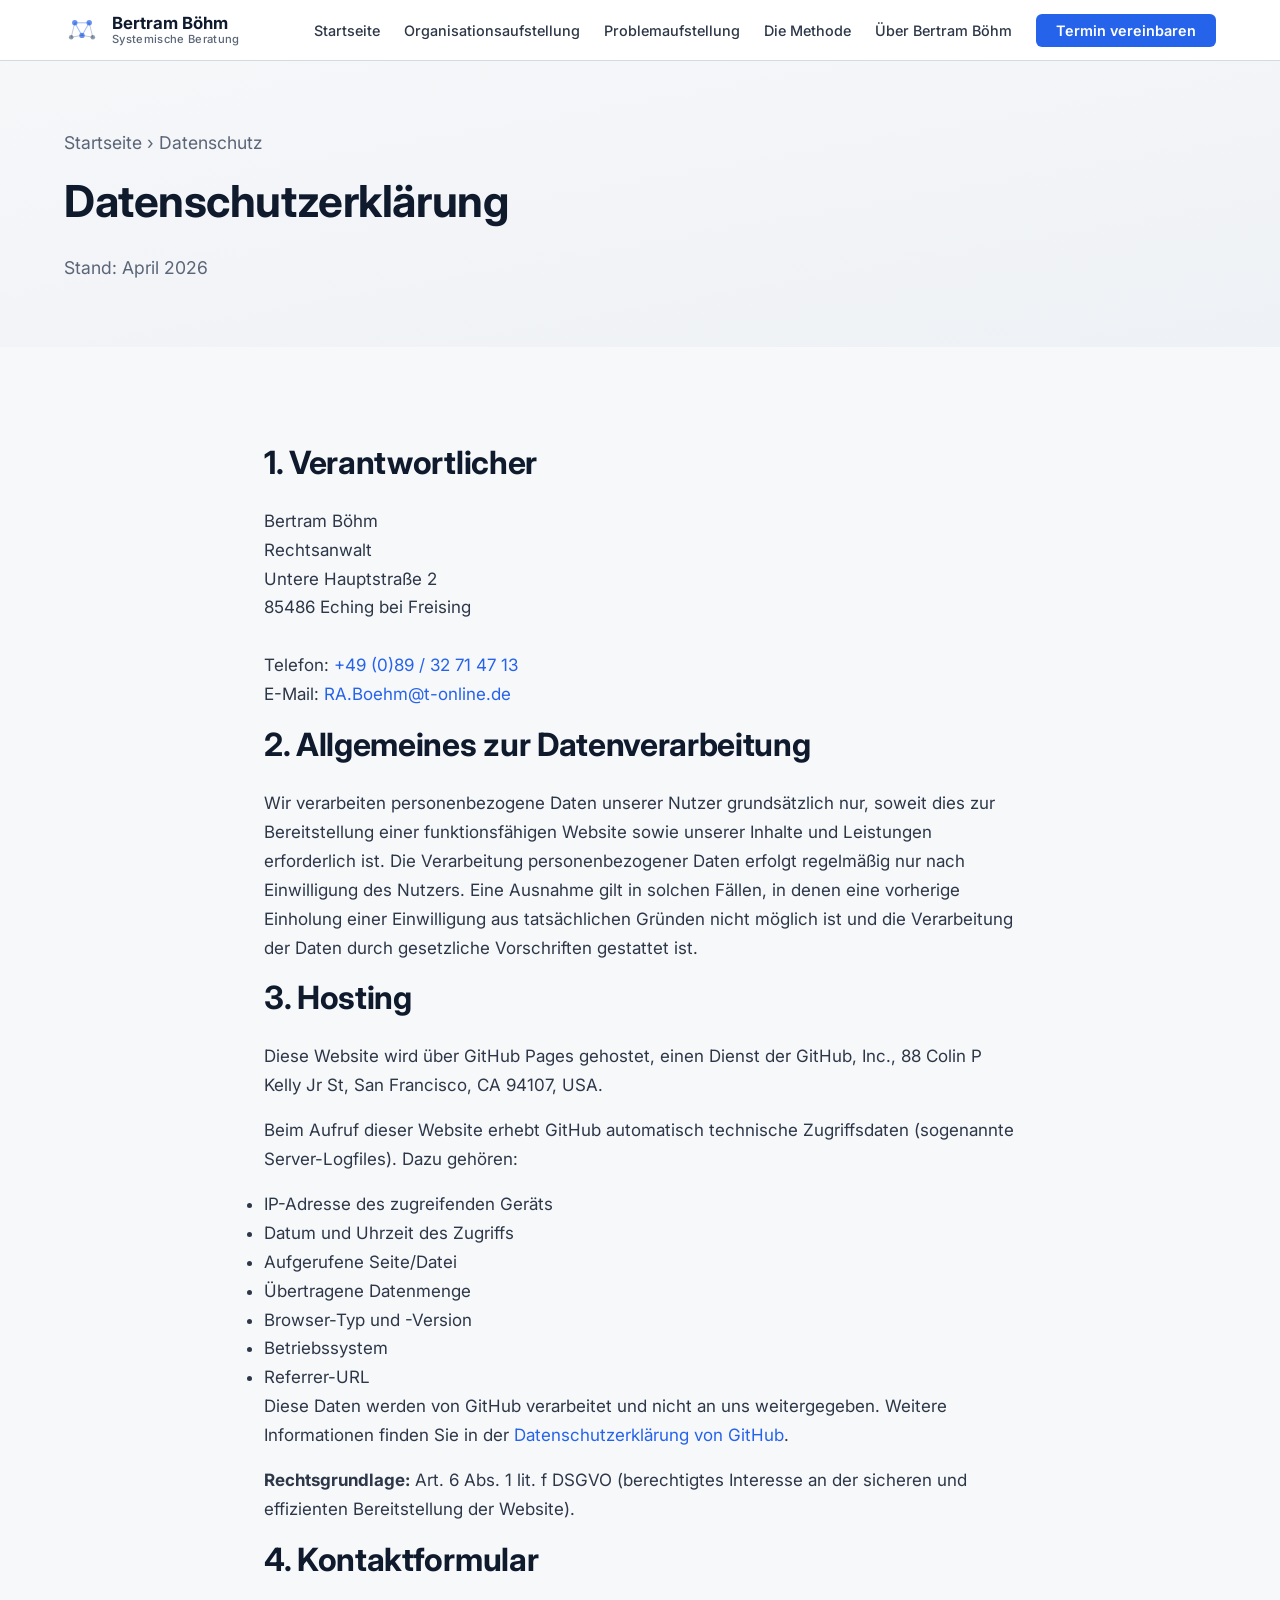
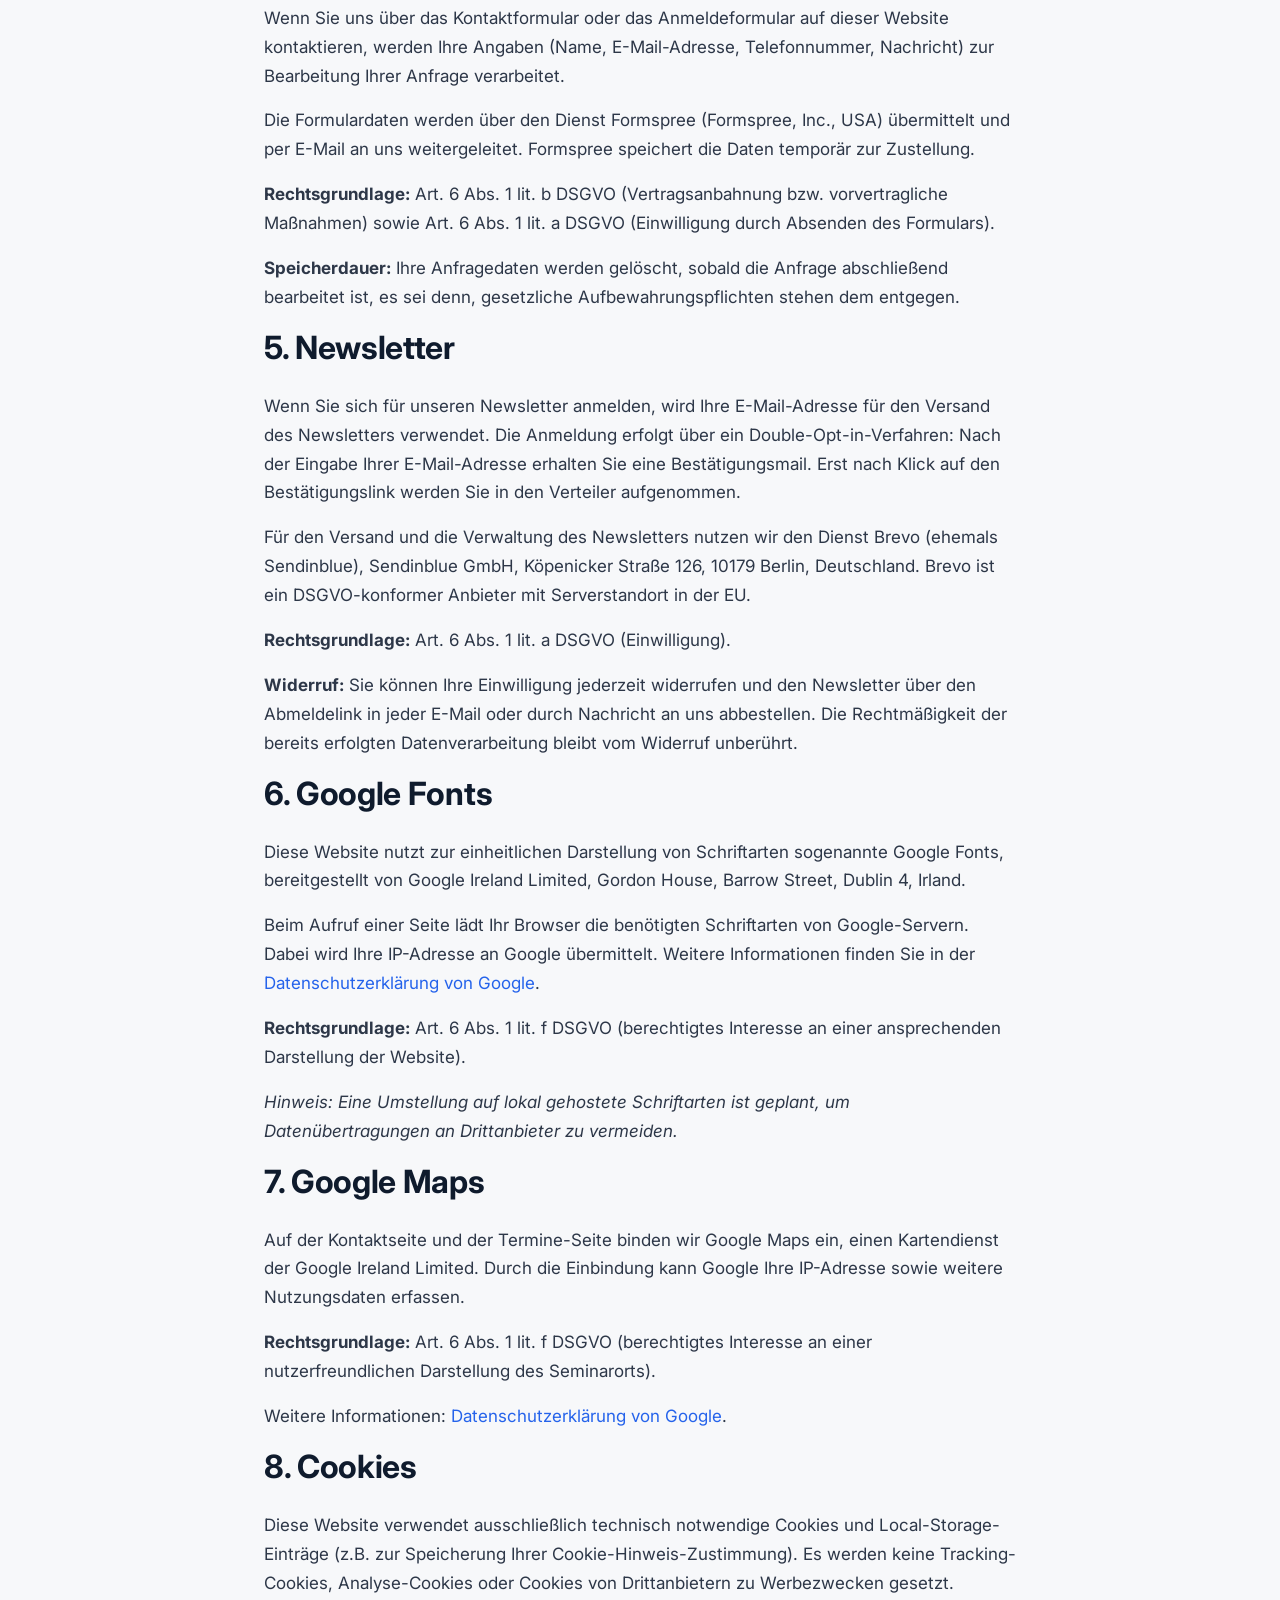
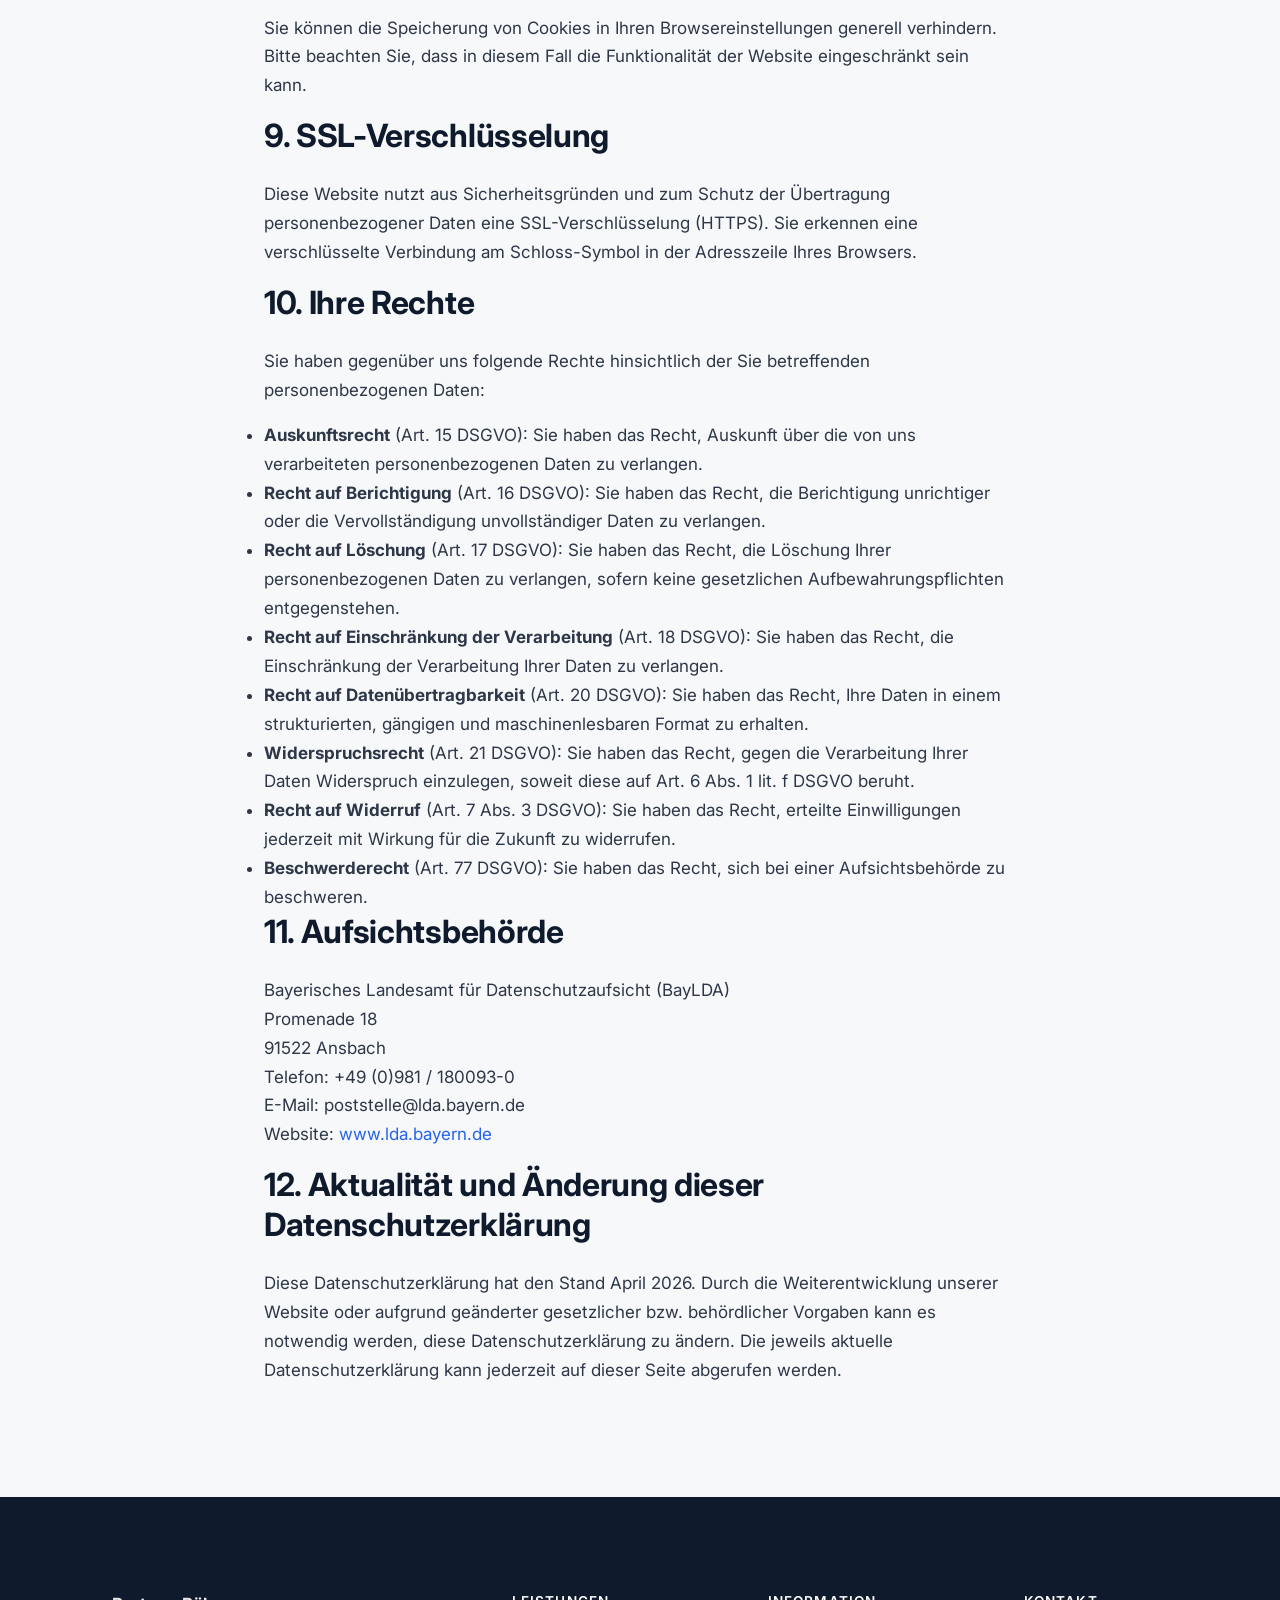
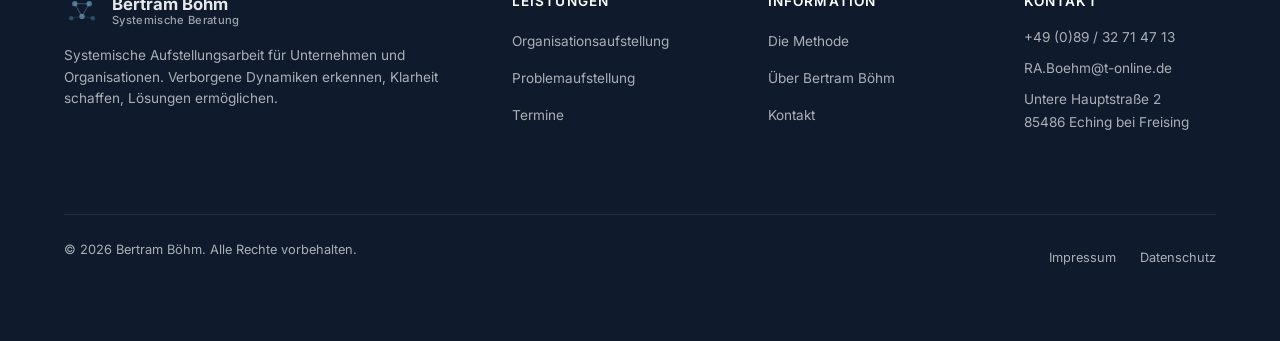
==== commit a92231e2: "Fix code errors, mobile responsiveness and cross-browser compatibility across all pages - Fix logo S" ====
--- a/datenschutz.html
+++ b/datenschutz.html
@@ -5,6 +5,8 @@
   <meta name="viewport" content="width=device-width, initial-scale=1.0">
   <title>Datenschutzerklärung — Bertram Böhm</title>
   <meta name="robots" content="noindex, follow">
+  <link rel="canonical" href="https://www.bertramboehm.de/business/datenschutz.html">
+  <meta property="og:url" content="https://www.bertramboehm.de/business/datenschutz.html">
   <link rel="preconnect" href="https://fonts.googleapis.com">
   <link rel="preconnect" href="https://fonts.gstatic.com" crossorigin>
   <link href="https://fonts.googleapis.com/css2?family=Inter:wght@400;500;600;700&display=swap" rel="stylesheet">
@@ -16,19 +18,24 @@
   <nav class="nav">
     <div class="nav__inner">
       <a href="index.html" class="nav__logo">
-        <svg class="nav__logo-icon" viewBox="0 0 36 36" fill="none" xmlns="http://www.w3.org/2000/svg">
-          <circle cx="10" cy="10" r="3" fill="#1E3A5F"/>
-          <circle cx="26" cy="10" r="3" fill="#1E3A5F"/>
-          <circle cx="10" cy="26" r="3" fill="#1E3A5F"/>
-          <circle cx="26" cy="26" r="3" fill="#1E3A5F"/>
-          <line x1="13" y1="10" x2="23" y2="10" stroke="#1E3A5F" stroke-width="1.5"/>
-          <line x1="10" y1="13" x2="10" y2="23" stroke="#1E3A5F" stroke-width="1.5"/>
-          <line x1="26" y1="13" x2="26" y2="23" stroke="#1E3A5F" stroke-width="1.5"/>
-          <line x1="13" y1="26" x2="23" y2="26" stroke="#1E3A5F" stroke-width="1.5"/>
-          <line x1="12" y1="12" x2="24" y2="24" stroke="#1E3A5F" stroke-width="1" opacity="0.3"/>
-          <line x1="24" y1="12" x2="12" y2="24" stroke="#1E3A5F" stroke-width="1" opacity="0.3"/>
+        <svg class="nav__logo-icon" viewBox="0 0 40 40" fill="none" xmlns="http://www.w3.org/2000/svg" aria-hidden="true">
+          <circle cx="12" cy="12" r="3" fill="#2563EB" opacity="0.7"/>
+          <circle cx="28" cy="12" r="3" fill="#2563EB" opacity="0.7"/>
+          <circle cx="20" cy="26" r="3" fill="#2563EB" opacity="0.7"/>
+          <circle cx="8" cy="28" r="2.5" fill="#1E3A5F" opacity="0.5"/>
+          <circle cx="32" cy="28" r="2.5" fill="#1E3A5F" opacity="0.5"/>
+          <line x1="12" y1="12" x2="28" y2="12" stroke="#2563EB" stroke-width="1.2" opacity="0.4"/>
+          <line x1="12" y1="12" x2="20" y2="26" stroke="#2563EB" stroke-width="1.2" opacity="0.4"/>
+          <line x1="28" y1="12" x2="20" y2="26" stroke="#2563EB" stroke-width="1.2" opacity="0.4"/>
+          <line x1="8" y1="28" x2="20" y2="26" stroke="#1E3A5F" stroke-width="1" opacity="0.3"/>
+          <line x1="32" y1="28" x2="20" y2="26" stroke="#1E3A5F" stroke-width="1" opacity="0.3"/>
+          <line x1="8" y1="28" x2="12" y2="12" stroke="#1E3A5F" stroke-width="1" opacity="0.3"/>
+          <line x1="32" y1="28" x2="28" y2="12" stroke="#1E3A5F" stroke-width="1" opacity="0.3"/>
         </svg>
-        <div class="nav__logo-text">Bertram Böhm<span>Systemische Beratung</span></div>
+        <div class="nav__logo-text">
+          Bertram Böhm
+          <span>Systemische Beratung</span>
+        </div>
       </a>
       <ul class="nav__links">
         <li><a href="index.html">Startseite</a></li>
@@ -38,12 +45,13 @@
         <li><a href="ueber-mich.html">Über Bertram Böhm</a></li>
         <li><a href="termine.html" class="nav__cta">Termin vereinbaren</a></li>
       </ul>
-      <button class="nav__toggle" aria-label="Menü öffnen">
+      <button class="nav__toggle" aria-label="Menü öffnen" aria-expanded="false">
         <span></span><span></span><span></span>
       </button>
     </div>
   </nav>
 
+  <main>
   <!-- Page Header -->
   <header class="page-header">
     <div class="container">
@@ -143,6 +151,7 @@
 
     </div>
   </section>
+  </main>
 
   <!-- Footer -->
   <footer class="footer">
@@ -150,19 +159,22 @@
       <div class="footer__grid">
         <div class="footer__brand">
           <a href="index.html" class="nav__logo" style="margin-bottom: 0.5rem;">
-            <svg width="32" height="32" viewBox="0 0 36 36" fill="none">
-              <circle cx="10" cy="10" r="3" fill="#6B9DBD"/>
-              <circle cx="26" cy="10" r="3" fill="#6B9DBD"/>
-              <circle cx="10" cy="26" r="3" fill="#6B9DBD"/>
-              <circle cx="26" cy="26" r="3" fill="#6B9DBD"/>
-              <line x1="13" y1="10" x2="23" y2="10" stroke="#6B9DBD" stroke-width="1.5"/>
-              <line x1="10" y1="13" x2="10" y2="23" stroke="#6B9DBD" stroke-width="1.5"/>
-              <line x1="26" y1="13" x2="26" y2="23" stroke="#6B9DBD" stroke-width="1.5"/>
-              <line x1="13" y1="26" x2="23" y2="26" stroke="#6B9DBD" stroke-width="1.5"/>
-              <line x1="12" y1="12" x2="24" y2="24" stroke="#6B9DBD" stroke-width="1" opacity="0.3"/>
-              <line x1="24" y1="12" x2="12" y2="24" stroke="#6B9DBD" stroke-width="1" opacity="0.3"/>
+            <svg class="nav__logo-icon" viewBox="0 0 40 40" fill="none" xmlns="http://www.w3.org/2000/svg" aria-hidden="true">
+              <circle cx="12" cy="12" r="3" fill="#6B9DBD" opacity="0.7"/>
+              <circle cx="28" cy="12" r="3" fill="#6B9DBD" opacity="0.7"/>
+              <circle cx="20" cy="26" r="3" fill="#6B9DBD" opacity="0.7"/>
+              <circle cx="8" cy="28" r="2.5" fill="#4A7C9B" opacity="0.5"/>
+              <circle cx="32" cy="28" r="2.5" fill="#4A7C9B" opacity="0.5"/>
+              <line x1="12" y1="12" x2="28" y2="12" stroke="#6B9DBD" stroke-width="1.2" opacity="0.4"/>
+              <line x1="12" y1="12" x2="20" y2="26" stroke="#6B9DBD" stroke-width="1.2" opacity="0.4"/>
+              <line x1="28" y1="12" x2="20" y2="26" stroke="#6B9DBD" stroke-width="1.2" opacity="0.4"/>
+              <line x1="8" y1="28" x2="20" y2="26" stroke="#4A7C9B" stroke-width="1" opacity="0.3"/>
+              <line x1="32" y1="28" x2="20" y2="26" stroke="#4A7C9B" stroke-width="1" opacity="0.3"/>
             </svg>
-            <div class="nav__logo-text" style="color: #fff;">Bertram Böhm<span style="color: rgba(255,255,255,0.6);">Systemische Beratung</span></div>
+            <div class="nav__logo-text" style="color: rgba(255,255,255,0.9);">
+              Bertram Böhm
+              <span style="color: rgba(255,255,255,0.6);">Systemische Beratung</span>
+            </div>
           </a>
           <p>Systemische Aufstellungsarbeit für Unternehmen und Organisationen. Verborgene Dynamiken erkennen, Klarheit schaffen, Lösungen ermöglichen.</p>
         </div>
--- a/css/style.css
+++ b/css/style.css
@@ -62,6 +62,11 @@
   scroll-behavior: smooth;
   -webkit-font-smoothing: antialiased;
   -moz-osx-font-smoothing: grayscale;
+  overflow-x: hidden;
+}
+
+body {
+  overflow-x: hidden;
 }
 
 body {
@@ -188,6 +193,7 @@
   right: 0;
   z-index: 1000;
   background: rgba(255, 255, 255, 0.97);
+  -webkit-backdrop-filter: blur(12px);
   backdrop-filter: blur(12px);
   border-bottom: 1px solid var(--color-border);
   transition: box-shadow var(--transition);
@@ -296,6 +302,7 @@
   border: none;
   cursor: pointer;
   padding: 0.5rem;
+  -webkit-tap-highlight-color: transparent;
 }
 
 .nav__toggle span {
@@ -304,7 +311,41 @@
   height: 2px;
   background: var(--color-accent-dark);
   margin: 6px 0;
-  transition: var(--transition);
+  transition: transform var(--transition), opacity var(--transition);
+  transform-origin: center;
+}
+
+.nav__toggle.active span:nth-child(1) {
+  transform: translateY(8px) rotate(45deg);
+}
+
+.nav__toggle.active span:nth-child(2) {
+  opacity: 0;
+}
+
+.nav__toggle.active span:nth-child(3) {
+  transform: translateY(-8px) rotate(-45deg);
+}
+
+/* Mobile nav overlay */
+.nav__overlay {
+  display: none;
+  position: fixed;
+  inset: 0;
+  background: rgba(0, 0, 0, 0.4);
+  z-index: 999;
+  opacity: 0;
+  transition: opacity var(--transition);
+}
+
+.nav__overlay.visible {
+  display: block;
+  opacity: 1;
+}
+
+/* Body scroll lock when mobile nav is open */
+body.nav-open {
+  overflow: hidden;
 }
 
 /* --- Hero --- */
@@ -1295,6 +1336,14 @@
   h2 { font-size: 1.5rem; }
   h3 { font-size: 1.25rem; }
 
+  body {
+    font-size: 1rem;
+  }
+
+  .section {
+    padding: var(--space-xl) 0;
+  }
+
   .hero {
     padding: 7rem 0 3rem;
   }
@@ -1355,6 +1404,12 @@
     flex-direction: column;
     text-align: center;
     gap: var(--space-sm);
+  }
+
+  /* Termin-items inside sidebar should stay horizontal */
+  .sidebar .termin-item {
+    flex-direction: row;
+    text-align: left;
   }
 
   .metrics-row {
@@ -1380,7 +1435,7 @@
     top: 0;
     right: 0;
     bottom: 0;
-    width: 280px;
+    width: min(280px, 80vw);
     background: var(--color-white);
     flex-direction: column;
     align-items: flex-start;
@@ -1389,6 +1444,9 @@
     transition: transform var(--transition);
     box-shadow: var(--shadow-lg);
     gap: 0;
+    z-index: 1000;
+    overflow-y: auto;
+    -webkit-overflow-scrolling: touch;
   }
 
   .nav__links.open {
@@ -1404,19 +1462,60 @@
     padding: 0.75rem 0;
     border-bottom: 1px solid var(--color-border);
     width: 100%;
+    -webkit-tap-highlight-color: transparent;
+  }
+
+  .nav__links a::after {
+    display: none;
   }
 
   .nav__cta {
     margin-top: var(--space-sm);
     text-align: center;
+    display: block !important;
+    width: 100% !important;
+    border-bottom: none !important;
   }
 
   .page-header {
     padding: 7rem 0 2rem;
   }
+
+  /* CTA Banner responsive */
+  .cta-banner {
+    padding: var(--space-xl) var(--space-md);
+    border-radius: 8px;
+  }
+
+  /* Sidebar spacing on mobile */
+  .sidebar {
+    display: flex;
+    flex-direction: column;
+    gap: 0;
+  }
+
+  .sidebar-box {
+    padding: var(--space-md);
+  }
+
+  .sidebar-box .btn {
+    width: 100%;
+    justify-content: center;
+  }
+
+  /* Blockquote mobile */
+  blockquote {
+    font-size: 1.05rem;
+    margin: var(--space-md) 0;
+    padding: var(--space-sm);
+  }
 }
 
 @media (max-width: 480px) {
+  .container {
+    padding: 0 var(--space-sm);
+  }
+
   .hero__actions {
     flex-direction: column;
   }
@@ -1442,4 +1541,116 @@
   .anwendungsfelder-grid {
     grid-template-columns: 1fr;
   }
-}
+
+  .page-header {
+    padding: 6rem 0 1.5rem;
+  }
+
+  .page-header h1 {
+    font-size: 1.75rem;
+  }
+
+  .page-header p {
+    font-size: 1rem;
+  }
+
+  .feature-list li {
+    padding: var(--space-xs) 0;
+    font-size: 0.9rem;
+  }
+
+  .card {
+    padding: var(--space-md);
+  }
+
+  .termin-item {
+    padding: var(--space-sm);
+  }
+
+  .termin-item__date {
+    padding: 0.5rem 0.75rem;
+    min-width: 64px;
+  }
+
+  .termin-item__day {
+    font-size: 1.5rem;
+  }
+}
+
+/* --- Touch device optimizations --- */
+@media (hover: none) and (pointer: coarse) {
+  .card:hover {
+    transform: none;
+    box-shadow: var(--shadow-sm);
+  }
+
+  .anwendungsfeld:hover {
+    box-shadow: none;
+    border-color: var(--color-border);
+  }
+
+  .article-card:hover {
+    transform: none;
+  }
+
+  .btn--primary:hover,
+  .btn--secondary:hover,
+  .btn--white:hover {
+    transform: none;
+  }
+
+  .termin-item:hover {
+    box-shadow: none;
+    border-color: var(--color-border);
+  }
+
+  /* Ensure tap targets are at least 44px */
+  .nav__links a {
+    min-height: 44px;
+    display: flex;
+    align-items: center;
+  }
+
+  .footer__links a {
+    min-height: 44px;
+    display: inline-flex;
+    align-items: center;
+  }
+}
+
+/* --- Safe area insets for notched devices --- */
+@supports (padding: env(safe-area-inset-bottom)) {
+  .footer__bottom {
+    padding-bottom: calc(var(--space-md) + env(safe-area-inset-bottom));
+  }
+
+  .nav__inner {
+    padding-left: max(var(--space-md), env(safe-area-inset-left));
+    padding-right: max(var(--space-md), env(safe-area-inset-right));
+  }
+
+  @media (max-width: 768px) {
+    .nav__links {
+      padding-bottom: calc(var(--space-lg) + env(safe-area-inset-bottom));
+    }
+  }
+}
+
+/* --- Print styles --- */
+@media print {
+  .nav, .nav__overlay, .cta-banner, .footer {
+    display: none;
+  }
+
+  .page-header {
+    padding-top: 2rem;
+  }
+
+  .content-grid {
+    grid-template-columns: 1fr;
+  }
+
+  .sidebar {
+    page-break-before: always;
+  }
+}
